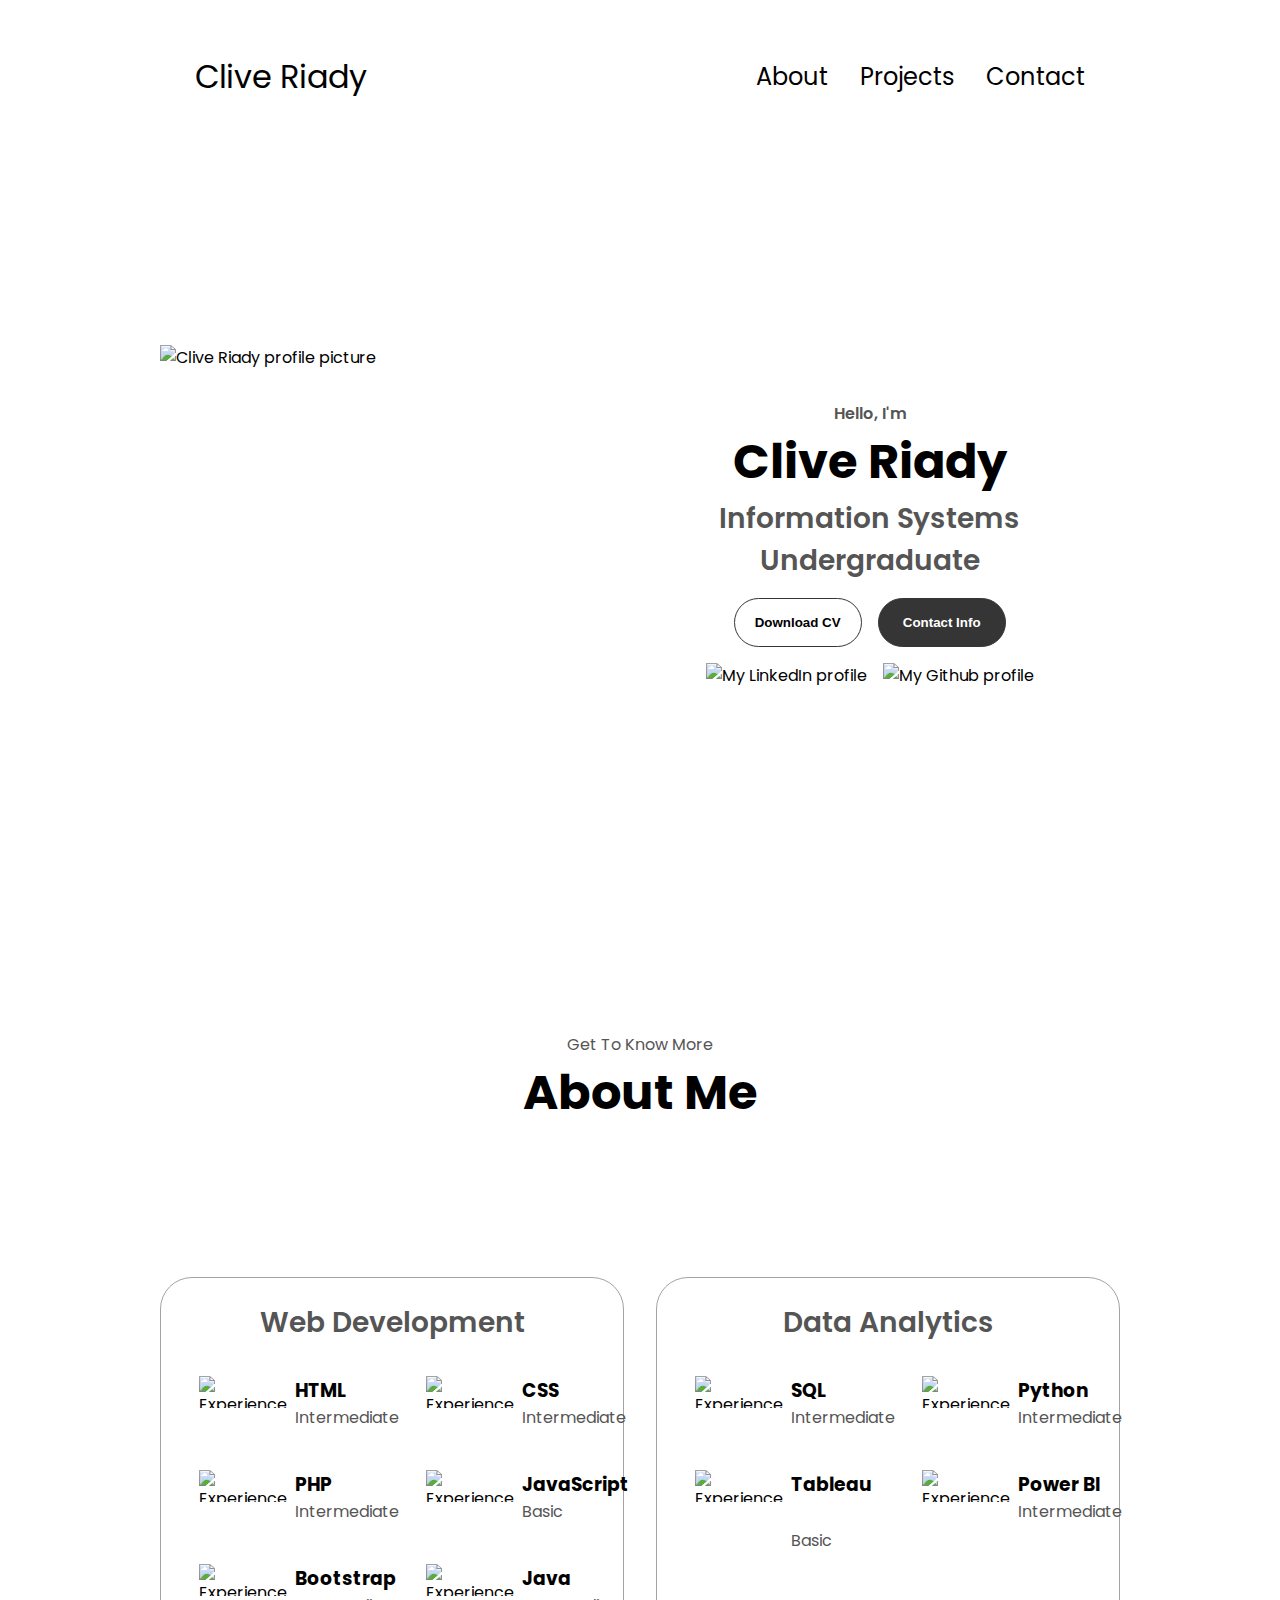
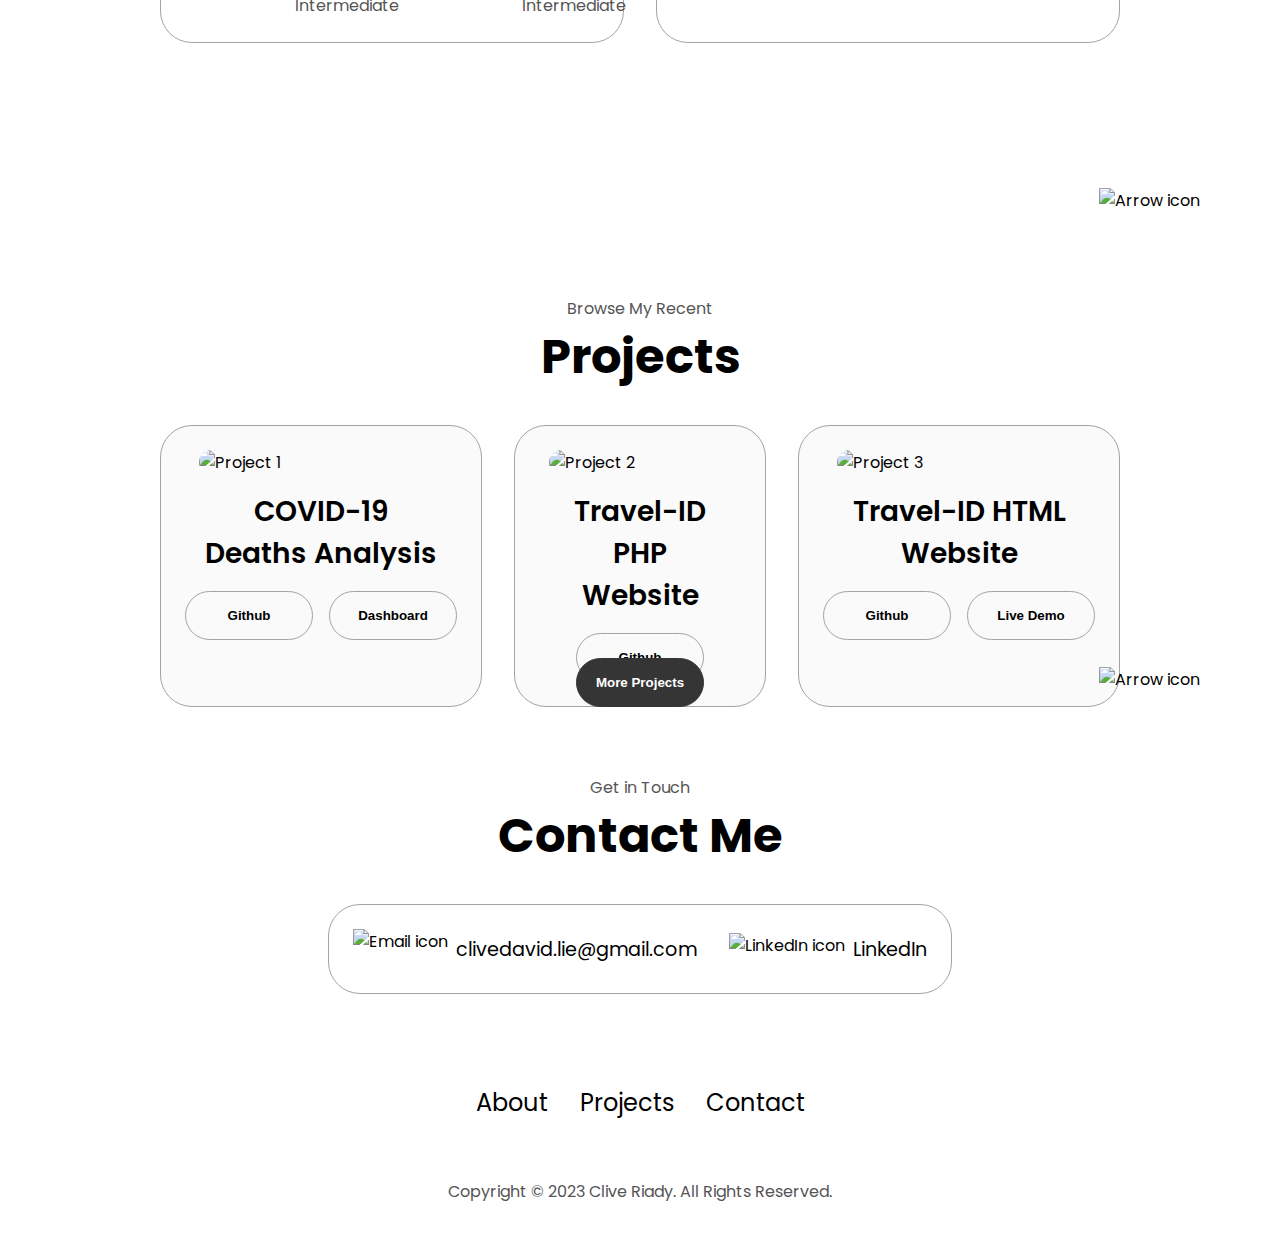
==== index.html @ d225c341 "Add files via upload" ====
<!DOCTYPE html>
<html lang="en">

<head>
  <!-- Required meta tags -->
  <meta charset="utf-8">
  <meta http-equiv="X-UA-Compatible" content="IE=edge">
  <meta name="viewport" content="width=device-width, initial-scale=1, shrink-to-fit=no">

  <!-- Bootstrap CSS -->
  <link href='https://fonts.googleapis.com/css?family=Playfair Display' rel='stylesheet'>
  <link rel="stylesheet" href="style.css">
  <link rel="stylesheet" href="mediaqueries.css">
  <title>Clive's Portfolio</title>
  <link rel="shortcut icon" href="">
</head>

<body>
  <nav id="desktop-nav">
    <div class="logo">Clive Riady</div>
    <div>
      <ul class="nav-links">
        <li><a href="#about">About</a></li>
        <!-- <li><a href="#experience">Experience</a></li> -->
        <li><a href="#projects">Projects</a></li>
        <li><a href="#contact">Contact</a></li>
      </ul>
    </div>
  </nav>
  <nav id="hamburger-nav">
    <div class="logo">Clive Riady</div>
    <div class="hamburger-menu">
      <div class="hamburger-icon" onclick="toggleMenu()">
        <span></span>
        <span></span>
        <span></span>
      </div>
      <div class="menu-links">
        <li><a href="#about" onclick="toggleMenu()">About</a></li>
        <!-- <li><a href="#experience" onclick="toggleMenu()">Experience</a></li> -->
        <li><a href="#projects" onclick="toggleMenu()">Projects</a></li>
        <li><a href="#contact" onclick="toggleMenu()">Contact</a></li>
      </div>
    </div>
  </nav>
  <section id="profile">
    <div class="section__pic-container">
      <img src="./assets/profile-pic.png" alt="Clive Riady profile picture" />
    </div>
    <div class="section__text">
      <p class="section__text__p1">Hello, I'm</p>
      <h1 class="title">Clive Riady</h1>
      <p class="section__text__p2">Information Systems Undergraduate</p>
      <div class="btn-container">
        <button class="btn btn-color-2" onclick="window.open('./assets/resume-example.pdf')">
          Download CV
        </button>
        <button class="btn btn-color-1" onclick="location.href='./#contact'">
          Contact Info
        </button>
      </div>
      <div id="socials-container">
        <!-- <img
              src="./assets/linkedin.png"
              alt="My LinkedIn profile"
              class="icon"
              onclick="location.href='https://www.linkedin.com/in/clive-riady'"
              target="_blank"
            /> -->
        <!-- <img
              src="./assets/github.png"
              alt="My Github profile"
              class="icon"
              onclick="location.href='https://github.com/CliveRiady'"
            /> -->
        <a href="https://www.linkedin.com/in/clive-riady" target="_blank">
          <img src="./assets/linkedin.png" alt="My LinkedIn profile" class="icon" />
        </a>
        <a href="https://github.com/CliveRiady" target="_blank">
          <img src="./assets/github.png" alt="My Github profile" class="icon" />
        </a>
      </div>
    </div>
  </section>
  <section id="about">
    <p class="section__text__p1">Get To Know More</p>
    <h1 class="title">About Me</h1>
    <div class="section-container">
      <div class="experience-details-container">
        <div class="about-containers">
          <div class="details-container">
            <h2 class="experience-sub-title">Web Development</h2>
            <div class="article-container">
              <article>
                <img src="./assets/checkmark.png" alt="Experience icon" class="icon" />
                <div>
                  <h3>HTML</h3>
                  <p>Intermediate</p>
                </div>
              </article>
              <article>
                <img src="./assets/checkmark.png" alt="Experience icon" class="icon" />
                <div>
                  <h3>CSS</h3>
                  <p>Intermediate</p>
                </div>
              </article>
              <article>
                <img src="./assets/checkmark.png" alt="Experience icon" class="icon" />
                <div>
                  <h3>PHP</h3>
                  <p>Intermediate</p>
                </div>
              </article>
              <article>
                <img src="./assets/checkmark.png" alt="Experience icon" class="icon" />
                <div>
                  <h3>JavaScript</h3>
                  <p>Basic</p>
                </div>
              </article>
              <article>
                <img src="./assets/checkmark.png" alt="Experience icon" class="icon" />
                <div>
                  <h3>Bootstrap</h3>
                  <p>Intermediate</p>
                </div>
              </article>
              <article>
                <img src="./assets/checkmark.png" alt="Experience icon" class="icon" />
                <div>
                  <h3>Java</h3>
                  <p>Intermediate</p>
                </div>
              </article>
            </div>
          </div>
          <div class="details-container">
            <h2 class="experience-sub-title">Data Analytics</h2>
            <div class="article-container">
              <article>
                <img src="./assets/checkmark.png" alt="Experience icon" class="icon" />
                <div>
                  <h3>SQL</h3>
                  <p>Intermediate</p>
                </div>
              </article>
              <article>
                <img src="./assets/checkmark.png" alt="Experience icon" class="icon" />
                <div>
                  <h3>Python</h3>
                  <p>Intermediate</p>
                </div>
              </article>
              <article>
                <img src="./assets/checkmark.png" alt="Experience icon" class="icon" />
                <div>
                  <h3>Tableau &nbsp &nbsp &nbsp</h3>
                  <p>Basic</p>
                </div>
              </article>
              <article>
                <img src="./assets/checkmark.png" alt="Experience icon" class="icon" />
                <div>
                  <h3>Power BI</h3>
                  <p>Intermediate</p>
                </div>
              </article>
            </div>
          </div>
        </div>
      </div>
    </div>
    <img src="./assets/arrow.png" alt="Arrow icon" class="icon arrow" onclick="location.href='./#projects'" />
  </section>
  <section id="projects">
    <p class="section__text__p1">Browse My Recent</p>
    <h1 class="title">Projects</h1>
    <div class="experience-details-container">
      <div class="about-containers">
        <div class="details-container color-container">
          <div class="article-container">
            <img src="./assets/project-1.png" alt="Project 1" class="project-img" />
          </div>
          <h2 class="experience-sub-title project-title">COVID-19 Deaths Analysis</h2>
          <div class="btn-container">
            <button class="btn btn-color-2 project-btn"
              onclick="window.open('https://github.com/CliveRiady/Data-Analysis-Project', '_blank')">
              Github
            </button>
            <button class="btn btn-color-2 project-btn"
              onclick="window.open('https://public.tableau.com/app/profile/clive.david/viz/CovidDashboard_17003292636490/Dashboard1')">
              Dashboard
            </button>
          </div>
        </div>
        <div class="details-container color-container">
          <div class="article-container">
            <img src="./assets/project-2.png" alt="Project 2" class="project-img" />
          </div>
          <h2 class="experience-sub-title project-title">Travel-ID PHP <br> Website</h2>
          <div class="btn-container">
            <button class="btn btn-color-2 project-btn"
              onclick="window.open('https://github.com/CliveRiady/TravelID-Website-PHP')">
              Github
            </button>
          </div>
        </div>
        <div class="details-container color-container">
          <div class="article-container">
            <img src="./assets/project-3.png" alt="Project 3" class="project-img" />
          </div>
          <h2 class="experience-sub-title project-title">Travel-ID HTML Website</h2>
          <div class="btn-container">
            <button class="btn btn-color-2 project-btn"
              onclick="window.open('https://github.com/CliveRiady/TravelID-Website-HTML')">
              Github
            </button>
            <button class="btn btn-color-2 project-btn"
              onclick="window.open('http://htmlpreview.github.io/?https://github.com/CliveRiady/HTML_CliveRiady/blob/master/index.html')">
              Live Demo
            </button>
          </div>
        </div>
      </div>
    </div>
    <img src="./assets/arrow.png" alt="Arrow icon" class="icon arrow" onclick="location.href='./#contact'" />
    <div class="center-bottom">
      <button class="btn btn-color-1" onclick="window.location.href='projects.html'">
        More Projects
      </button>
    </div>
  </section>
  <section id="contact">
    <p class="section__text__p1">Get in Touch</p>
    <h1 class="title">Contact Me</h1>
    <div class="contact-info-upper-container">
      <div class="contact-info-container">
        <img src="./assets/email.png" alt="Email icon" class="icon contact-icon email-icon" />
        <p><a href="mailto:clivedavid.lie@gmail.com">clivedavid.lie@gmail.com</a></p>
      </div>
      <div class="contact-info-container">
        <img src="./assets/linkedin.png" alt="LinkedIn icon" class="icon contact-icon" />
        <p><a href="https://www.linkedin.com/in/clive-riady" target="_blank">LinkedIn</a></p>
      </div>
    </div>
  </section>
  <footer>
    <nav>
      <div class="nav-links-container">
        <ul class="nav-links">
          <li><a href="#about">About</a></li>
          <!-- <li><a href="#experience">Experience</a></li> -->
          <li><a href="#projects">Projects</a></li>
          <li><a href="#contact">Contact</a></li>
        </ul>
      </div>
    </nav>
    <p>Copyright &#169; 2023 Clive Riady. All Rights Reserved.</p>
  </footer>
  <script src="script.js"></script>
</body>

</html>
---- style.css ----
/* GENERAL */

@import url("https://fonts.googleapis.com/css2?family=Poppins:wght@300;400;500;600&display=swap");

* {
  margin: 0;
  padding: 0;
}

body {
  font-family: "Poppins", sans-serif;
}

html {
  scroll-behavior: smooth;
}

p {
  color: rgb(85, 85, 85);
}

/* TRANSITION */

a,
.btn {
  transition: all 300ms ease;
}

/* DESKTOP NAV */

nav,
.nav-links {
  display: flex;
}

nav {
  justify-content: space-around;
  align-items: center;
  height: 17vh;
}

.nav-links {
  gap: 2rem;
  list-style: none;
  font-size: 1.5rem;
}

a {
  color: black;
  text-decoration: none;
  text-decoration-color: white;
}

a:hover {
  color: grey;
  text-decoration: underline;
  text-underline-offset: 1rem;
  text-decoration-color: rgb(181, 181, 181);
}

.logo {
  font-size: 2rem;
}

.logo:hover {
  cursor: default;
}

/* HAMBURGER MENU */

#hamburger-nav {
  display: none;
}

.hamburger-menu {
  position: relative;
  display: inline-block;
}

.hamburger-icon {
  display: flex;
  flex-direction: column;
  justify-content: space-between;
  height: 24px;
  width: 30px;
  cursor: pointer;
}

.hamburger-icon span {
  width: 100%;
  height: 2px;
  background-color: black;
  transition: all 0.3 ease-in-out;
}

.menu-links {
  position: absolute;
  top: 100%;
  right: 0;
  background-color: white;
  width: fit-content;
  max-height: 0;
  overflow: hidden;
  transition: all 0.3 ease-in-out;
}

.menu-links a {
  display: block;
  padding: 10px;
  text-align: center;
  font-size: 1.5rem;
  color: black;
  text-decoration: none;
  transition: all 0.3 ease-in-out;
}

.menu-links li {
  list-style: none;
}

.menu-links.open {
  max-height: 300px;
}

.hamburger-icon.open span:first-child {
  transform: rotate(45deg) translate(10px, 5px);
}

.hamburger-icon.open span:nth-child(2) {
  opacity: 0;
}

.hamburger-icon.open span:last-child {
  transform: rotate(-45deg) translate(10px, -5px);
}

.hamburger-icon span:first-child {
  transform: none;
}

.hamburger-icon span:first-child {
  opacity: 1;
}

.hamburger-icon span:first-child {
  transform: none;
}

/* SECTIONS */

section {
  padding-top: 4vh;
  height: 96vh;
  margin: 0 10rem;
  /* padding-left: 10rem;
  padding-right: 10rem; */
  box-sizing: border-box;
  min-height: fit-content;
}

.section-container {
  display: flex;
}

/* PROFILE SECTION */

#profile {
  display: flex;
  justify-content: center;
  gap: 5rem;
  height: 80vh;
}

.section__pic-container {
  display: flex;
  height: 400px;
  width: 400px;
  margin: auto 0;
}

.section__text {
  align-self: center;
  text-align: center;
}

.section__text p {
  font-weight: 600;
}

.section__text__p1 {
  text-align: center;
}

.section__text__p2 {
  font-size: 1.75rem;
  margin-bottom: 1rem;
}

.title {
  font-size: 3rem;
  text-align: center;
}

#socials-container {
  display: flex;
  justify-content: center;
  margin-top: 1rem;
  gap: 1rem;
}

/* ICONS */

.icon {
  cursor: pointer;
  height: 2rem;
}

/* BUTTONS */

.btn-container {
  display: flex;
  justify-content: center;
  gap: 1rem;
}

.btn {
  font-weight: 600;
  transition: all 300ms ease;
  padding: 1rem;
  width: 8rem;
  border-radius: 2rem;
}

.btn-color-1,
.btn-color-2 {
  border: rgb(53, 53, 53) 0.1rem solid;
}

.btn-color-1:hover,
.btn-color-2:hover {
  cursor: pointer;
}

.btn-color-1,
.btn-color-2:hover {
  background: rgb(53, 53, 53);
  color: white;
}

.btn-color-1:hover {
  background: rgb(0, 0, 0);
}

.btn-color-2 {
  background: none;
}

.btn-color-2:hover {
  border: rgb(255, 255, 255) 0.1rem solid;
}

.btn-container {
  gap: 1rem;
}

/* ABOUT SECTION */

#about {
  position: relative;
}

.about-containers {
  gap: 2rem;
  margin-bottom: 2rem;
  margin-top: 2rem;
}

.about-details-container {
  justify-content: center;
  flex-direction: column;
}

.about-containers,
.about-details-container {
  display: flex;
}


.arrow {
  position: absolute;
  right: -5rem;
  bottom: 2.5rem;
}

.details-container {
  padding: 1.5rem;
  flex: 1;
  background: white;
  border-radius: 2rem;
  border: rgb(53, 53, 53) 0.1rem solid;
  border-color: rgb(163, 163, 163);
  text-align: center;
}

.section-container {
  gap: 4rem;
  height: 80%;
}

.section__pic-container {
  height: 400px;
  width: 400px;
  margin: auto 0;
}


.experience-sub-title {
  color: rgb(85, 85, 85);
  font-weight: 600;
  font-size: 1.75rem;
  margin-bottom: 2rem;
}

.experience-details-container {
  display: flex;
  justify-content: center;
  flex-direction: column;
}

.article-container {
  display: flex;
  text-align: initial;
  flex-wrap: wrap;
  flex-direction: row;
  gap: 2.5rem;
  justify-content: space-around;
}

article {
  display: flex;
  width: 10rem;
  justify-content: space-around;
  gap: 0.5rem;
}

article .icon {
  cursor: default;
}

/* PROJECTS SECTION */

#projects {
  position: relative;
}

.color-container {
  border-color: rgb(163, 163, 163);
  background: rgb(250, 250, 250);
}

.project-img {
  border-radius: 2rem;
  width: 90%;
  height: 90%;
}

.project-title {
  margin: 1rem;
  color: black;
}

.project-btn {
  color: black;
  border-color: rgb(163, 163, 163);
}

/* CONTACT */

#contact {
  display: flex;
  justify-content: center;
  flex-direction: column;
  height: 70vh;
}

.contact-info-upper-container {
  display: flex;
  justify-content: center;
  border-radius: 2rem;
  border: rgb(53, 53, 53) 0.1rem solid;
  border-color: rgb(163, 163, 163);
  background: (250, 250, 250);
  margin: 2rem auto;
  padding: 0.5rem;
}

.contact-info-container {
  display: flex;
  align-items: center;
  justify-content: center;
  gap: 0.5rem;
  margin: 1rem;
}

.contact-info-container p {
  font-size: larger;
}

.contact-icon {
  cursor: default;
}

.email-icon {
  height: 2.5rem;
}

/* FOOTER SECTION */

footer {
  height: 26vh;
  margin: 0 1rem;
}

footer p {
  text-align: center;
}

/* Projects Button */
.center-bottom {
  position: absolute;
  bottom: 2rem;
  left: 50%;
  transform: translateX(-50%);
}


/* projects.html */
.wid {
  flex: 0 0 30%;
  max-width: 30%;
  box-sizing: border-box;
}

.wrap {
  flex-wrap: wrap
}

.details {
  margin-bottom: 2rem;
}

#projectss {
  position: static;
}
---- mediaqueries.css ----
@media screen and (max-width: 1400px) {
  #profile {
    height: 83vh;
    margin-bottom: 6rem;
  }

  .about-containers {
    flex-wrap: wrap;
  }

  #contact,
  #projects {
    height: fit-content;
  }
}

@media screen and (max-width: 1200px) {
  #desktop-nav {
    display: none;
  }

  #hamburger-nav {
    display: flex;
  }

  #experience,
  .experience-details-container {
    margin-top: 2rem;
  }

  #profile,
  .section-container {
    display: block;
  }

  .arrow {
    display: none;
  }

  section,
  .section-container {
    height: fit-content;
  }

  section {
    margin: 0 5%;
  }

  .section__pic-container {
    width: 275px;
    height: 275px;
    margin: 0 auto 2rem;
  }

  .about-containers {
    margin-top: 0;
  }
}

@media screen and (max-width: 600px) {

  #contact,
  footer {
    height: 40vh;
  }

  #profile {
    height: 83vh;
    margin-bottom: 0;
  }

  article {
    font-size: 1rem;
  }

  footer nav {
    height: fit-content;
    margin-bottom: 2rem;
  }

  .about-containers,
  .contact-info-upper-container,
  .btn-container {
    flex-wrap: wrap;
  }

  .contact-info-container {
    margin: 0;
  }

  .contact-info-container p,
  .nav-links li a {
    font-size: 1rem;
  }

  .experience-sub-title {
    font-size: 1.25rem;
  }

  .logo {
    font-size: 1.5rem;
  }

  .nav-links {
    flex-direction: column;
    gap: 0.5rem;
    text-align: center;
  }

  .section__pic-container {
    width: auto;
    height: 46vw;
    justify-content: center;
  }

  .section__text__p2 {
    font-size: 1.25rem;
  }

  .title {
    font-size: 2rem;
  }

  .text-container {
    text-align: justify;
  }
}
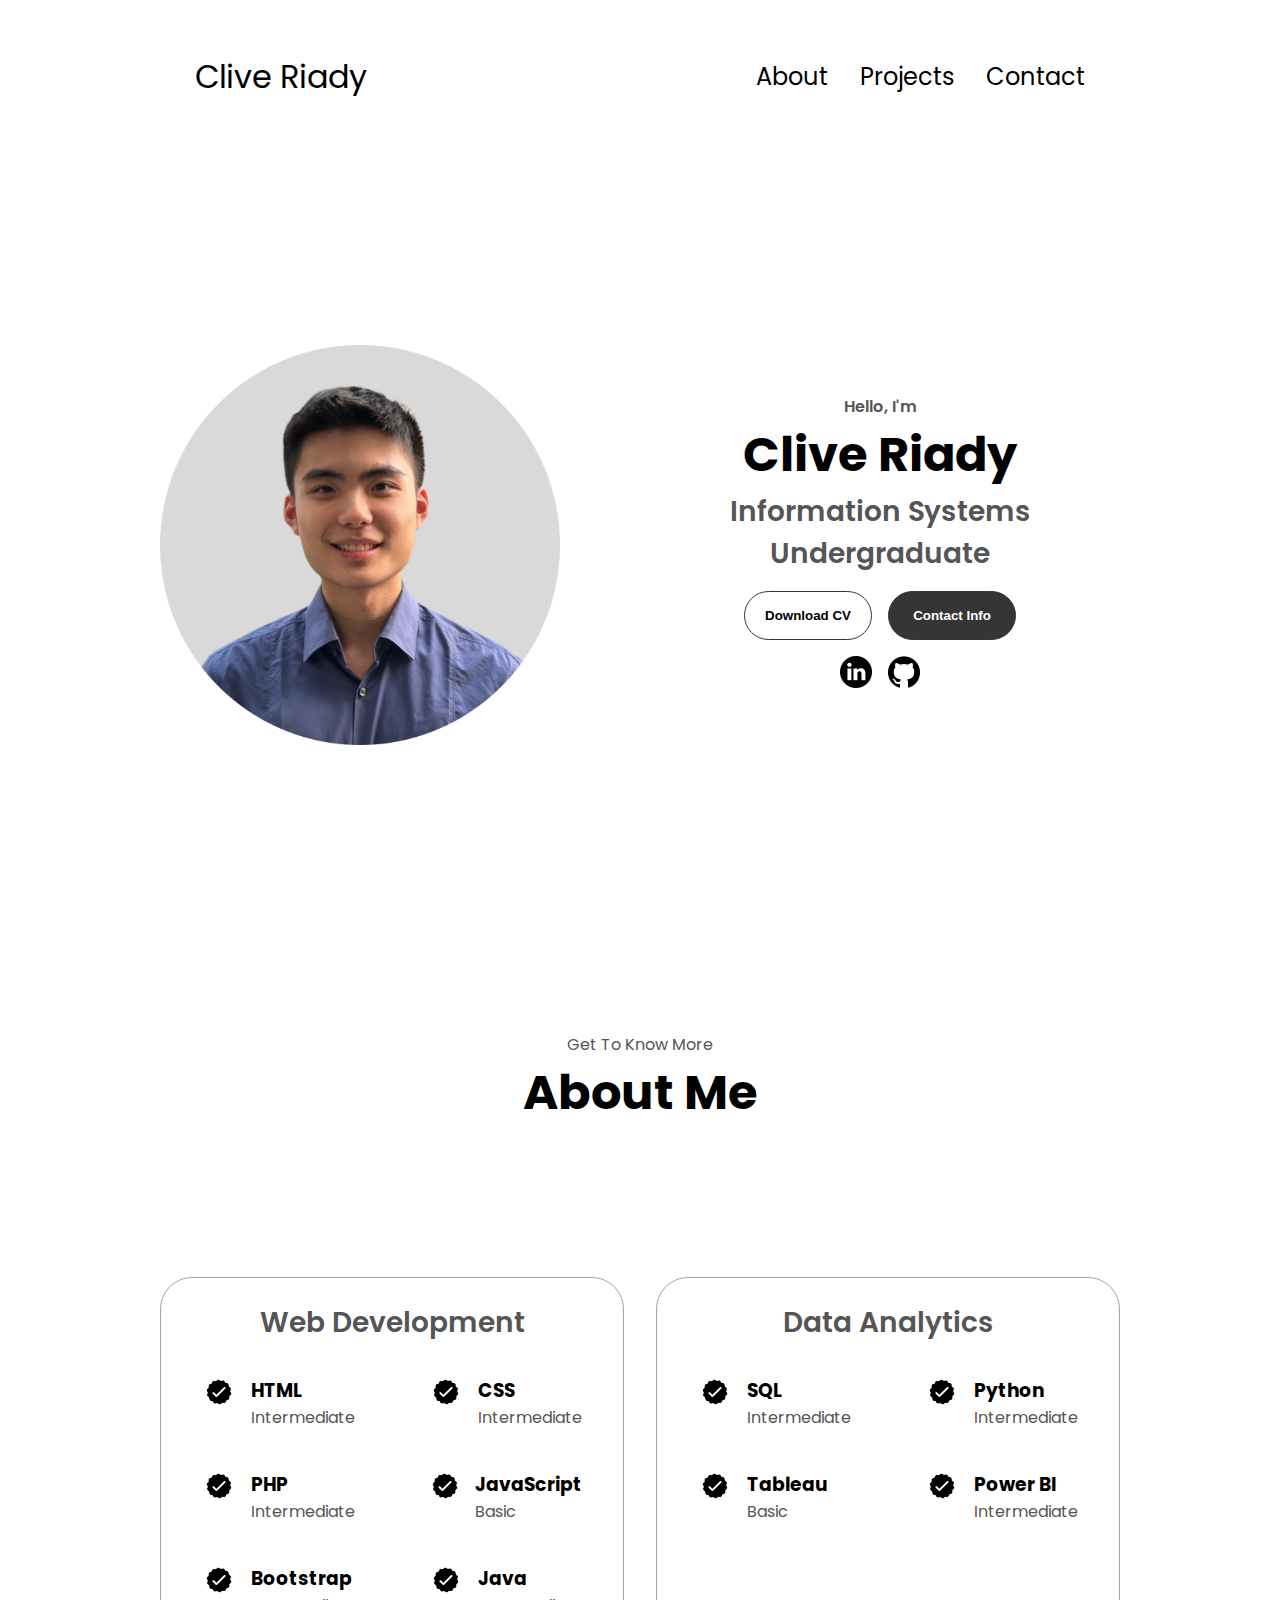
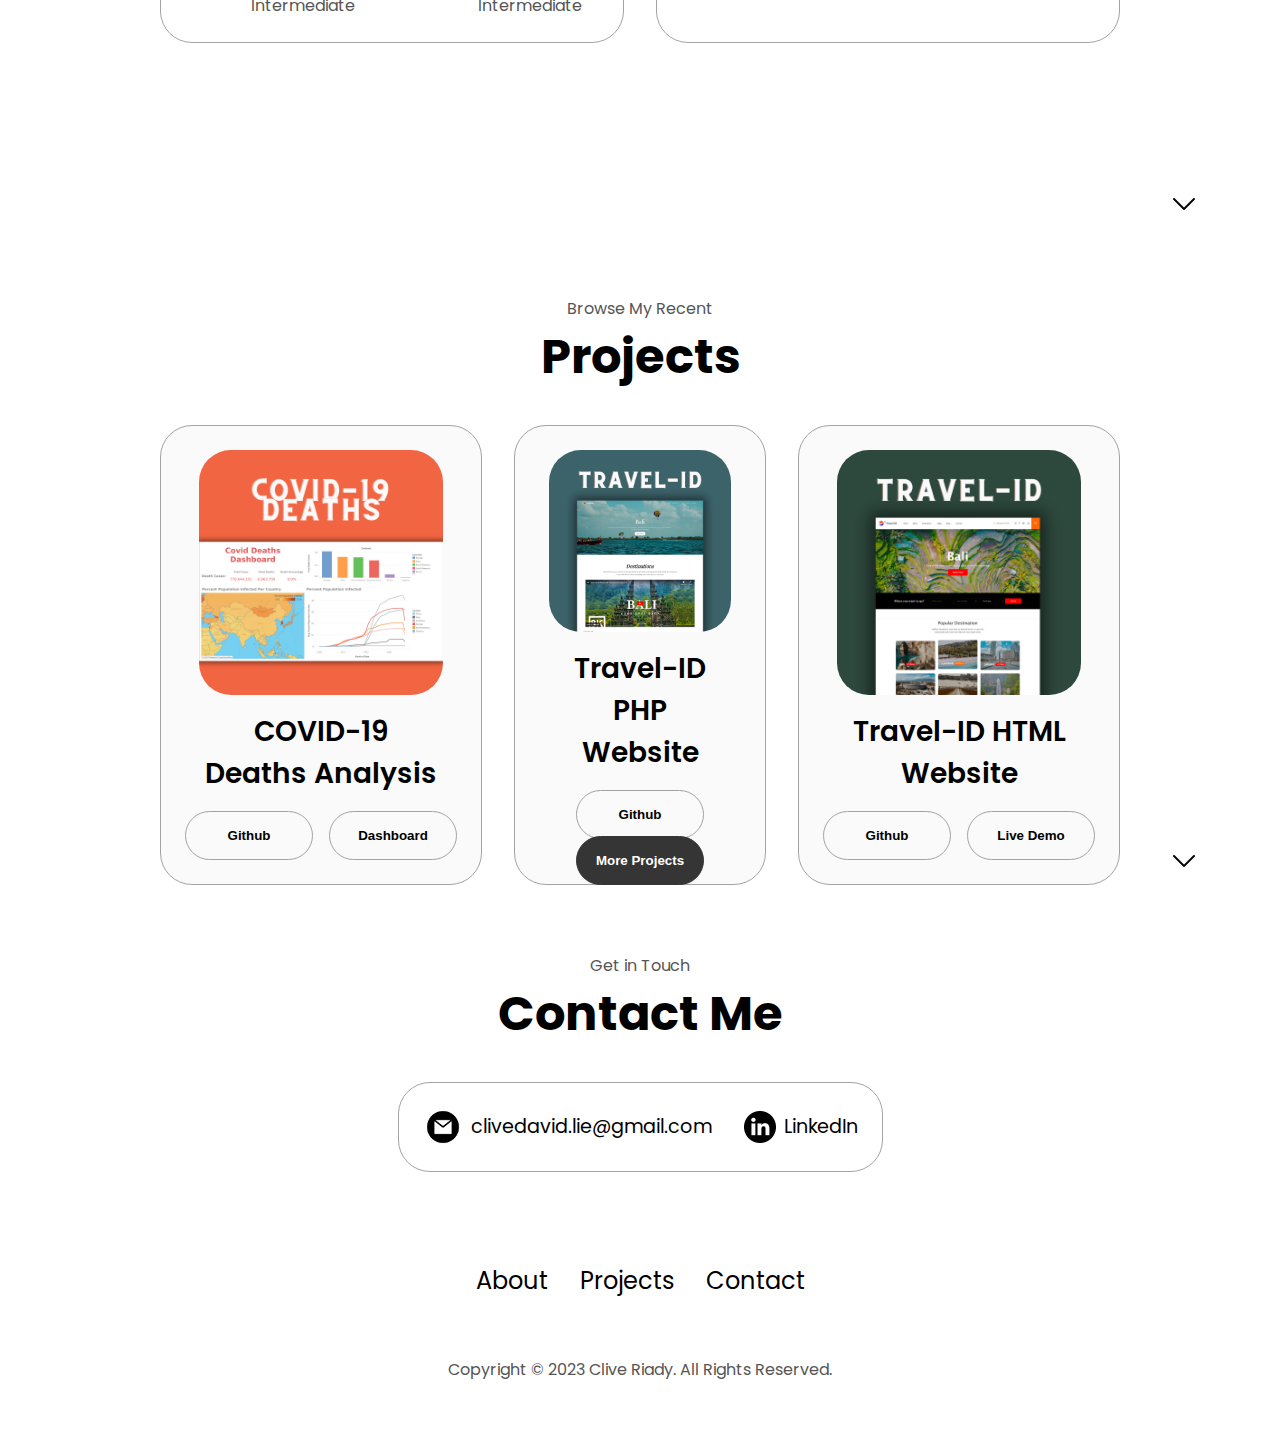
==== commit 50fdd296: "Update index.html" ====
--- a/index.html
+++ b/index.html
@@ -52,7 +52,7 @@
       <h1 class="title">Clive Riady</h1>
       <p class="section__text__p2">Information Systems Undergraduate</p>
       <div class="btn-container">
-        <button class="btn btn-color-2" onclick="window.open('./assets/resume-example.pdf')">
+        <button class="btn btn-color-2" onclick="window.open('./assets/resume.pdf')">
           Download CV
         </button>
         <button class="btn btn-color-1" onclick="location.href='./#contact'">
@@ -60,19 +60,6 @@
         </button>
       </div>
       <div id="socials-container">
-        <!-- <img
-              src="./assets/linkedin.png"
-              alt="My LinkedIn profile"
-              class="icon"
-              onclick="location.href='https://www.linkedin.com/in/clive-riady'"
-              target="_blank"
-            /> -->
-        <!-- <img
-              src="./assets/github.png"
-              alt="My Github profile"
-              class="icon"
-              onclick="location.href='https://github.com/CliveRiady'"
-            /> -->
         <a href="https://www.linkedin.com/in/clive-riady" target="_blank">
           <img src="./assets/linkedin.png" alt="My LinkedIn profile" class="icon" />
         </a>
@@ -261,4 +248,4 @@
   <script src="script.js"></script>
 </body>
 
-</html>+</html>
